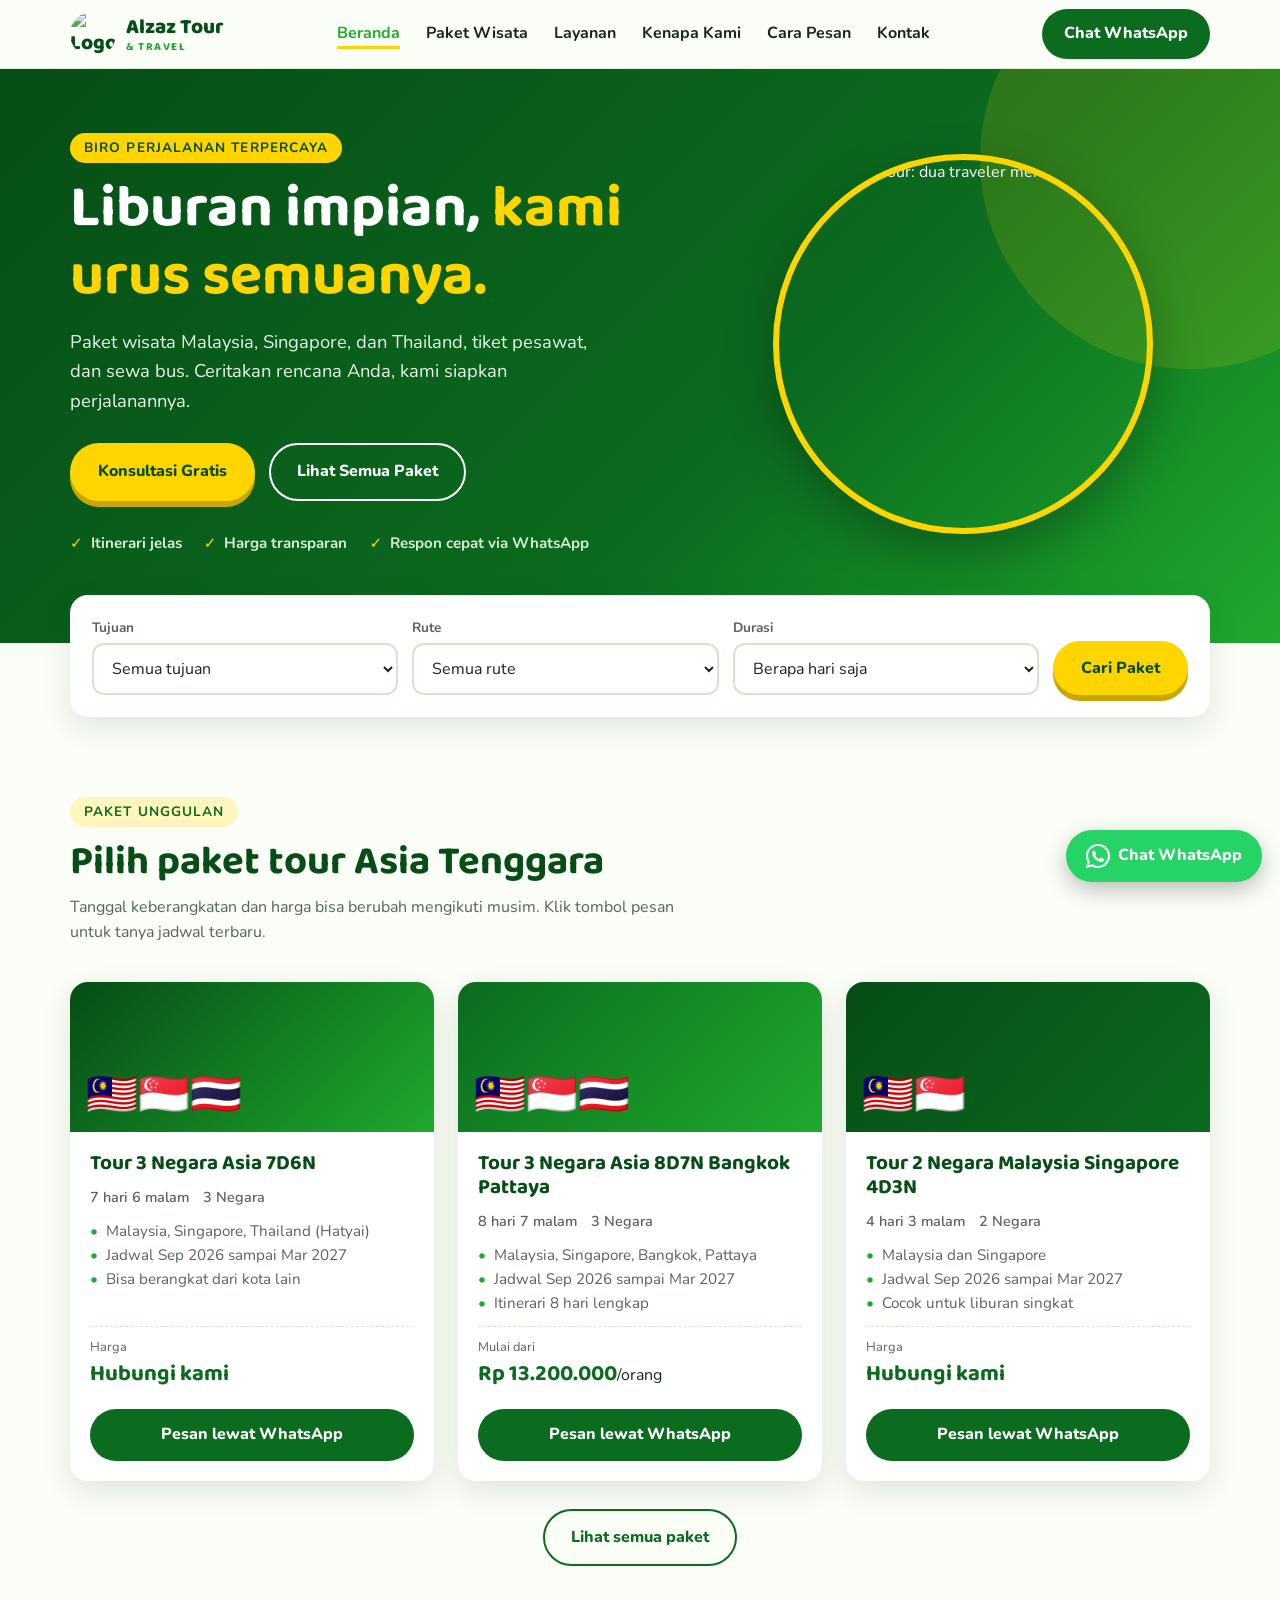
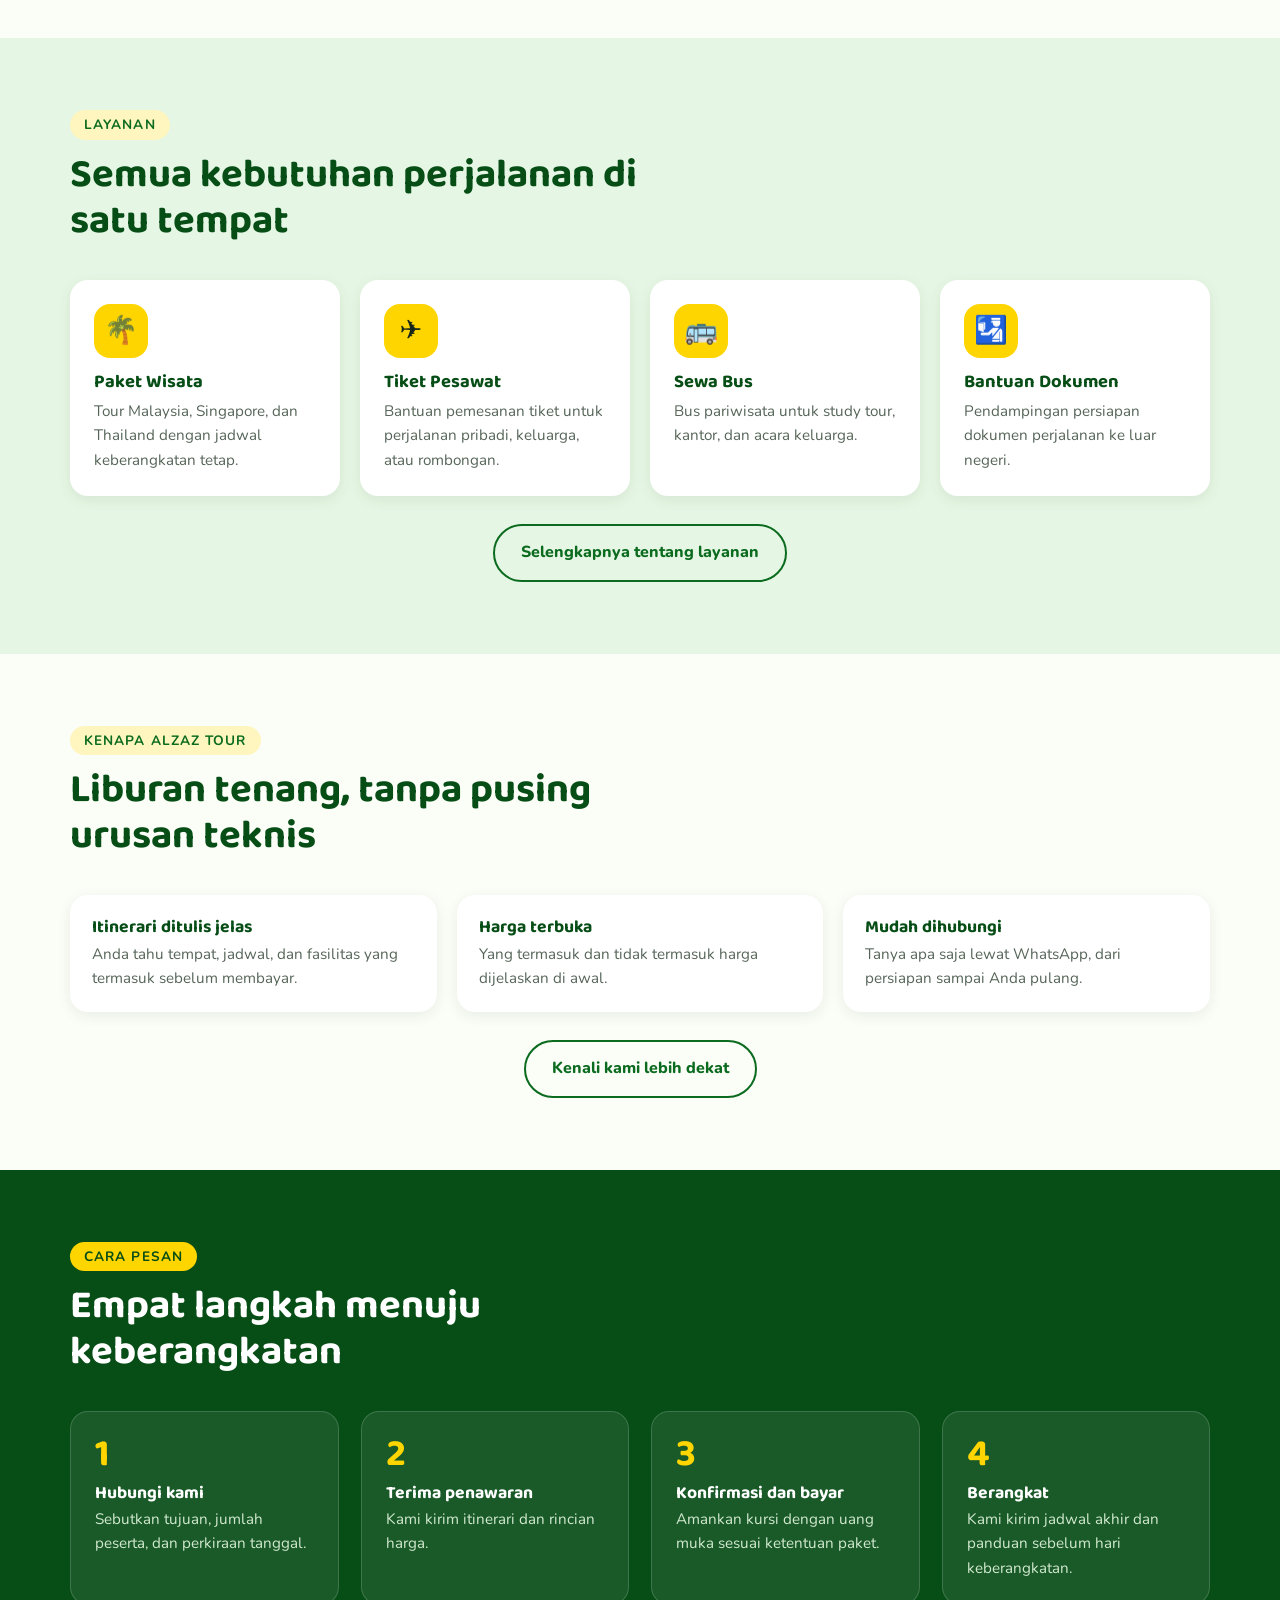
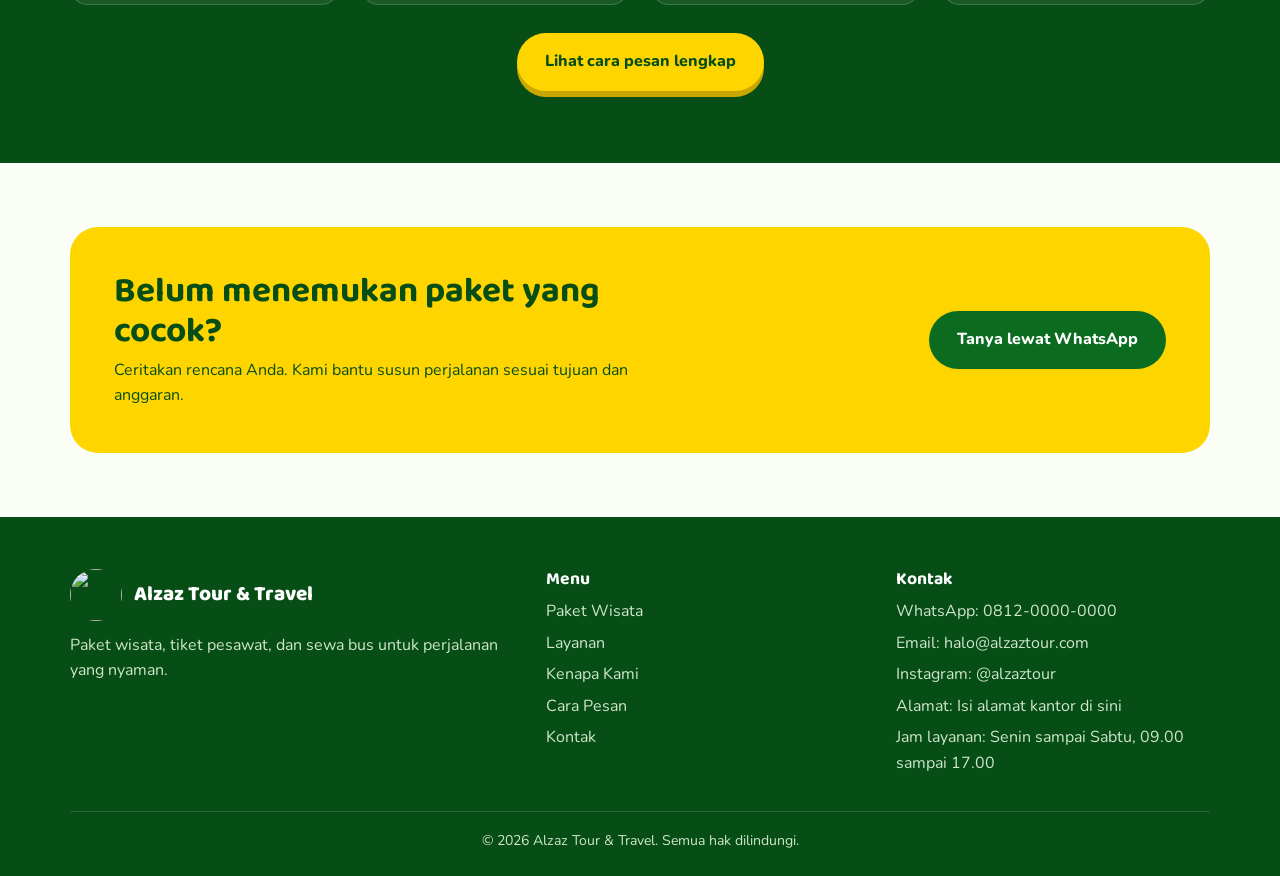
==== index.html @ 90d1c1fa "Add files via upload" ====
<!DOCTYPE html>
<html lang="id">
<head>
<meta charset="utf-8">
<meta name="viewport" content="width=device-width, initial-scale=1">
<title>Alzaz Tour &amp; Travel | Paket Wisata Malaysia, Singapore, Thailand</title>
<meta name="description" content="Alzaz Tour &amp; Travel melayani paket wisata Malaysia, Singapore, dan Thailand, tiket pesawat, dan sewa bus. Konsultasi gratis lewat WhatsApp.">
<meta property="og:title" content="Alzaz Tour &amp; Travel">
<meta property="og:description" content="Paket wisata Malaysia, Singapore, dan Thailand. Konsultasi gratis lewat WhatsApp.">
<meta property="og:image" content="logo.png">
<link rel="icon" href="logo.png">
<link rel="preconnect" href="https://fonts.googleapis.com">
<link rel="preconnect" href="https://fonts.gstatic.com" crossorigin>
<link href="https://fonts.googleapis.com/css2?family=Baloo+2:wght@600;700;800&family=Nunito:wght@400;600;700&display=swap" rel="stylesheet">
<link rel="stylesheet" href="style.css">

<!-- Pasang Meta Pixel di sini -->
<!-- Pasang Google Analytics di sini -->
</head>
<body data-page="home">

<div id="site-header"></div>

<main>
  <section class="hero">
    <div class="wrap hero-grid">
      <div>
        <span class="eyebrow" style="background:var(--yellow);color:var(--green-900)">Biro perjalanan terpercaya</span>
        <h1>Liburan impian, <span>kami urus semuanya.</span></h1>
        <p>Paket wisata Malaysia, Singapore, dan Thailand, tiket pesawat, dan sewa bus. Ceritakan rencana Anda, kami siapkan perjalanannya.</p>
        <div class="hero-actions">
          <a class="btn btn-primary" data-wa="Halo Alzaz Tour, saya ingin konsultasi gratis untuk rencana liburan." href="#">Konsultasi Gratis</a>
          <a class="btn btn-ghost" href="paket.html">Lihat Semua Paket</a>
        </div>
        <ul class="hero-points">
          <li>Itinerari jelas</li>
          <li>Harga transparan</li>
          <li>Respon cepat via WhatsApp</li>
        </ul>
      </div>
      <img class="hero-logo" src="logo.png" alt="Logo Alzaz Tour: dua traveler membawa koper" width="380" height="380">
    </div>
  </section>

  <section class="finder" aria-label="Cari paket">
    <div class="wrap">
      <form class="finder-box" id="finder" action="paket.html" method="get">
        <div class="field">
          <label for="fDest">Tujuan</label>
          <select id="fDest" name="dest"><option value="all">Semua tujuan</option></select>
        </div>
        <div class="field">
          <label for="fType">Rute</label>
          <select id="fType" name="type">
            <option value="all">Semua rute</option>
            <option value="3 Negara">3 Negara</option>
            <option value="2 Negara">2 Negara</option>
            <option value="Thailand">Thailand</option>
          </select>
        </div>
        <div class="field">
          <label for="fDur">Durasi</label>
          <select id="fDur" name="dur">
            <option value="all">Berapa hari saja</option>
            <option value="short">Sampai 4 hari</option>
            <option value="long">5 hari atau lebih</option>
          </select>
        </div>
        <button class="btn btn-primary" type="submit">Cari Paket</button>
      </form>
    </div>
  </section>

  <section class="packages">
    <div class="wrap">
      <div class="section-head">
        <span class="eyebrow">Paket unggulan</span>
        <h2>Pilih paket tour Asia Tenggara</h2>
        <p>Tanggal keberangkatan dan harga bisa berubah mengikuti musim. Klik tombol pesan untuk tanya jadwal terbaru.</p>
      </div>
      <div class="grid" id="pkgGrid"></div>
      <div class="more"><a class="btn btn-outline" href="paket.html">Lihat semua paket</a></div>
    </div>
  </section>

  <section class="services">
    <div class="wrap">
      <div class="section-head">
        <span class="eyebrow">Layanan</span>
        <h2>Semua kebutuhan perjalanan di satu tempat</h2>
      </div>
      <div class="grid" style="grid-template-columns:repeat(auto-fit,minmax(220px,1fr))">
        <article class="service"><div class="ico" aria-hidden="true">🌴</div><h3>Paket Wisata</h3><p>Tour Malaysia, Singapore, dan Thailand dengan jadwal keberangkatan tetap.</p></article>
        <article class="service"><div class="ico" aria-hidden="true">✈️</div><h3>Tiket Pesawat</h3><p>Bantuan pemesanan tiket untuk perjalanan pribadi, keluarga, atau rombongan.</p></article>
        <article class="service"><div class="ico" aria-hidden="true">🚌</div><h3>Sewa Bus</h3><p>Bus pariwisata untuk study tour, kantor, dan acara keluarga.</p></article>
        <article class="service"><div class="ico" aria-hidden="true">🛂</div><h3>Bantuan Dokumen</h3><p>Pendampingan persiapan dokumen perjalanan ke luar negeri.</p></article>
      </div>
      <div class="more"><a class="btn btn-outline" href="layanan.html">Selengkapnya tentang layanan</a></div>
    </div>
  </section>

  <section>
    <div class="wrap">
      <div class="section-head">
        <span class="eyebrow">Kenapa Alzaz Tour</span>
        <h2>Liburan tenang, tanpa pusing urusan teknis</h2>
      </div>
      <div class="teaser-grid">
        <div class="mini"><h3>Itinerari ditulis jelas</h3><p>Anda tahu tempat, jadwal, dan fasilitas yang termasuk sebelum membayar.</p></div>
        <div class="mini"><h3>Harga terbuka</h3><p>Yang termasuk dan tidak termasuk harga dijelaskan di awal.</p></div>
        <div class="mini"><h3>Mudah dihubungi</h3><p>Tanya apa saja lewat WhatsApp, dari persiapan sampai Anda pulang.</p></div>
      </div>
      <div class="more"><a class="btn btn-outline" href="kenapa-kami.html">Kenali kami lebih dekat</a></div>
    </div>
  </section>

  <section class="steps">
    <div class="wrap">
      <div class="section-head">
        <span class="eyebrow">Cara pesan</span>
        <h2>Empat langkah menuju keberangkatan</h2>
      </div>
      <div class="step-grid">
        <div class="step"><b>1</b><h3>Hubungi kami</h3><p>Sebutkan tujuan, jumlah peserta, dan perkiraan tanggal.</p></div>
        <div class="step"><b>2</b><h3>Terima penawaran</h3><p>Kami kirim itinerari dan rincian harga.</p></div>
        <div class="step"><b>3</b><h3>Konfirmasi dan bayar</h3><p>Amankan kursi dengan uang muka sesuai ketentuan paket.</p></div>
        <div class="step"><b>4</b><h3>Berangkat</h3><p>Kami kirim jadwal akhir dan panduan sebelum hari keberangkatan.</p></div>
      </div>
      <div class="more"><a class="btn btn-primary" href="cara-pesan.html">Lihat cara pesan lengkap</a></div>
    </div>
  </section>

  <section class="cta">
    <div class="wrap">
      <div class="cta-box">
        <div>
          <h2>Belum menemukan paket yang cocok?</h2>
          <p>Ceritakan rencana Anda. Kami bantu susun perjalanan sesuai tujuan dan anggaran.</p>
        </div>
        <a class="btn btn-wa" data-wa="Halo Alzaz Tour, saya ingin dibuatkan paket perjalanan khusus." href="#">Tanya lewat WhatsApp</a>
      </div>
    </div>
  </section>
</main>

<div id="site-footer"></div>

<script src="site.js"></script>
<script>
  // Isi pilihan tujuan dan tampilkan 3 paket unggulan di beranda
  document.addEventListener("DOMContentLoaded", () => {
    const fDest = document.getElementById("fDest");
    [...new Set(PACKAGES.map(p => p.dest))].forEach(d => {
      const o = document.createElement("option"); o.value = d; o.textContent = d; fDest.appendChild(o);
    });
    document.getElementById("pkgGrid").innerHTML = PACKAGES.slice(0, 3).map(packageCard).join("");
  });
</script>
</body>
</html>
---- style.css ----
:root{
    --green-900:#064d16;
    --green-700:#0b6b1f;
    --green-500:#1faa2e;
    --green-100:#e6f6e4;
    --yellow:#ffd500;
    --yellow-soft:#fff6bf;
    --ink:#16261a;
    --muted:#566558;
    --paper:#fbfdf7;
    --white:#ffffff;
    --radius:18px;
    --shadow:0 10px 30px rgba(6,77,22,.12);
  }
  *{box-sizing:border-box;margin:0;padding:0}
  html{scroll-behavior:smooth}
  body{font-family:'Nunito',system-ui,sans-serif;color:var(--ink);background:var(--paper);line-height:1.6;-webkit-font-smoothing:antialiased}
  img{max-width:100%;display:block}
  a{color:inherit;text-decoration:none}
  h1,h2,h3{font-family:'Baloo 2','Nunito',sans-serif;line-height:1.15;color:var(--green-900)}
  .wrap{width:min(1140px,100% - 32px);margin-inline:auto}
  section{padding:72px 0}
  .eyebrow{display:inline-block;font-weight:700;font-size:.85rem;letter-spacing:.08em;text-transform:uppercase;color:var(--green-700);background:var(--yellow-soft);padding:4px 14px;border-radius:999px;margin-bottom:12px}
  .section-head{max-width:640px;margin-bottom:36px}
  .section-head h2{font-size:clamp(1.8rem,4vw,2.5rem);margin-bottom:10px}
  .section-head p{color:var(--muted)}

  .btn{display:inline-flex;align-items:center;gap:10px;font-weight:800;border-radius:999px;padding:14px 26px;border:2px solid transparent;cursor:pointer;transition:transform .15s,box-shadow .15s,background .15s;font-family:inherit;font-size:1rem}
  .btn:hover{transform:translateY(-2px)}
  .btn-primary{background:var(--yellow);color:var(--green-900);box-shadow:0 6px 0 #c9a700}
  .btn-primary:hover{box-shadow:0 8px 0 #c9a700}
  .btn-wa{background:var(--green-700);color:#fff}
  .btn-wa:hover{background:var(--green-900)}
  .btn-ghost{border-color:#fff;color:#fff}
  .btn-ghost:hover{background:rgba(255,255,255,.12)}
  .btn:focus-visible,a:focus-visible,button:focus-visible{outline:3px solid var(--yellow);outline-offset:3px}

  /* Header */
  header{position:sticky;top:0;z-index:50;background:rgba(251,253,247,.94);backdrop-filter:blur(8px);border-bottom:1px solid #e1ecd9}
  .nav{display:flex;align-items:center;justify-content:space-between;height:68px}
  .brand{display:flex;align-items:center;gap:10px;font-family:'Baloo 2',sans-serif;font-weight:800;font-size:1.3rem;color:var(--green-900)}
  .brand img{width:46px;height:46px;border-radius:50%}
  .brand small{display:block;font-size:.7rem;font-weight:700;color:var(--green-500);letter-spacing:.14em;margin-top:-6px}
  nav ul{display:flex;gap:26px;list-style:none;font-weight:700}
  nav a:hover{color:var(--green-500)}
  .nav-cta{padding:10px 20px}
  .menu-toggle{display:none;background:none;border:0;font-size:1.8rem;color:var(--green-900);cursor:pointer}

  /* Hero */
  .hero{background:linear-gradient(135deg,var(--green-900),var(--green-700) 60%,var(--green-500));color:#fff;padding:64px 0 88px;position:relative;overflow:hidden}
  .hero::after{content:"";position:absolute;right:-120px;top:-120px;width:420px;height:420px;border-radius:50%;background:rgba(255,213,0,.14)}
  .hero-grid{display:grid;grid-template-columns:1.1fr .9fr;gap:40px;align-items:center;position:relative;z-index:1}
  .hero h1{color:#fff;font-size:clamp(2.2rem,5.5vw,3.7rem);margin-bottom:16px}
  .hero h1 span{color:var(--yellow)}
  .hero p{font-size:1.15rem;max-width:520px;color:#e9f7e6;margin-bottom:28px}
  .hero-actions{display:flex;flex-wrap:wrap;gap:14px}
  .hero-points{display:flex;flex-wrap:wrap;gap:10px 22px;margin-top:30px;list-style:none;font-weight:700;font-size:.95rem;color:#d7efd2}
  .hero-points li::before{content:"✓";color:var(--yellow);margin-right:8px;font-weight:800}
  .hero-logo{justify-self:center;width:min(380px,80%);border-radius:50%;box-shadow:0 20px 50px rgba(0,0,0,.28);border:6px solid var(--yellow)}

  /* Quick search */
  .finder{margin-top:-48px;position:relative;z-index:2;padding:0}
  .finder-box{background:#fff;border-radius:var(--radius);box-shadow:var(--shadow);padding:22px;display:grid;grid-template-columns:repeat(3,1fr) auto;gap:14px;align-items:end}
  .field label{display:block;font-weight:700;font-size:.85rem;color:var(--muted);margin-bottom:4px}
  .field select{width:100%;padding:12px 14px;border:2px solid #d5e5cc;border-radius:12px;font:inherit;background:#fff;color:var(--ink)}
  .field select:focus{outline:none;border-color:var(--green-500)}

  /* Packages */
  .packages{padding-top:80px}
  .grid{display:grid;grid-template-columns:repeat(3,1fr);gap:24px}
  .card{background:#fff;border-radius:var(--radius);box-shadow:var(--shadow);overflow:hidden;display:flex;flex-direction:column;transition:transform .2s}
  .card:hover{transform:translateY(-4px)}
  .card-top{height:150px;padding:16px;display:flex;align-items:flex-end;justify-content:space-between;color:#fff;position:relative}
  .card-top .tag{background:var(--yellow);color:var(--green-900);font-weight:800;font-size:.78rem;padding:3px 12px;border-radius:999px}
  .card-top .flag{font-size:2.6rem;line-height:1}
  .card-body{padding:20px;display:flex;flex-direction:column;gap:10px;flex:1}
  .card-body h3{font-size:1.3rem}
  .meta{display:flex;gap:14px;color:var(--muted);font-size:.9rem;font-weight:600}
  .card-body ul{list-style:none;color:var(--muted);font-size:.95rem}
  .card-body li::before{content:"•";color:var(--green-500);font-weight:800;margin-right:8px}
  .price{margin-top:auto;padding-top:10px;border-top:1px dashed #d5e5cc}
  .price small{display:block;color:var(--muted);font-size:.8rem}
  .price strong{font-family:'Baloo 2',sans-serif;font-size:1.4rem;color:var(--green-700)}
  .card .btn{justify-content:center;margin-top:6px;padding:11px 20px}
  .empty{display:none;text-align:center;color:var(--muted);padding:30px}
  .note{margin-top:24px;font-size:.9rem;color:var(--muted)}

  /* Services */
  .services{background:var(--green-100)}
  .services .grid{grid-template-columns:repeat(4,1fr);gap:20px}
  .service{background:#fff;border-radius:var(--radius);padding:24px;box-shadow:0 4px 14px rgba(6,77,22,.08)}
  .service .ico{width:54px;height:54px;border-radius:16px;background:var(--yellow);display:grid;place-items:center;font-size:1.7rem;margin-bottom:14px}
  .service h3{font-size:1.15rem;margin-bottom:6px}
  .service p{color:var(--muted);font-size:.95rem}

  /* Why */
  .why-grid{display:grid;grid-template-columns:1fr 1fr;gap:48px;align-items:center}
  .why-list{display:grid;gap:18px;list-style:none}
  .why-list li{display:flex;gap:16px}
  .why-list .num{flex:none;width:44px;height:44px;border-radius:50%;background:var(--green-700);color:var(--yellow);font-family:'Baloo 2',sans-serif;font-weight:800;display:grid;place-items:center;font-size:1.1rem}
  .why-list h3{font-size:1.1rem;margin-bottom:2px}
  .why-list p{color:var(--muted);font-size:.95rem}
  .why-visual{background:linear-gradient(160deg,var(--yellow-soft),#fff);border:2px dashed #e6d56b;border-radius:var(--radius);padding:34px;text-align:center}
  .why-visual img{width:200px;margin:0 auto 14px;border-radius:50%}
  .why-visual p{font-weight:700;color:var(--green-900)}

  /* Steps */
  .steps{background:var(--green-900);color:#fff}
  .steps h2,.steps .section-head p{color:#fff}
  .steps .section-head p{opacity:.85}
  .steps .eyebrow{background:var(--yellow);color:var(--green-900)}
  .step-grid{display:grid;grid-template-columns:repeat(4,1fr);gap:22px}
  .step{background:rgba(255,255,255,.08);border:1px solid rgba(255,255,255,.16);border-radius:var(--radius);padding:24px}
  .step b{display:block;font-family:'Baloo 2',sans-serif;font-size:2.4rem;color:var(--yellow);line-height:1}
  .step h3{color:#fff;font-size:1.1rem;margin:8px 0 4px}
  .step p{color:#d3ead0;font-size:.95rem}

  /* CTA */
  .cta{padding:64px 0}
  .cta-box{background:var(--yellow);border-radius:28px;padding:44px;display:flex;flex-wrap:wrap;gap:24px;align-items:center;justify-content:space-between}
  .cta-box h2{font-size:clamp(1.6rem,3.5vw,2.2rem);max-width:560px}
  .cta-box p{color:var(--green-900);max-width:520px;margin-top:6px}

  /* Footer */
  footer{background:var(--green-900);color:#cfe6cb;padding:52px 0 24px}
  .foot-grid{display:grid;grid-template-columns:1.4fr 1fr 1fr;gap:36px}
  footer h3{color:#fff;font-size:1.1rem;margin-bottom:10px}
  footer ul{list-style:none;display:grid;gap:6px}
  footer a:hover{color:var(--yellow)}
  .foot-brand{display:flex;align-items:center;gap:12px;margin-bottom:12px;color:#fff;font-family:'Baloo 2',sans-serif;font-weight:800;font-size:1.3rem}
  .foot-brand img{width:52px;height:52px;border-radius:50%}
  .copy{border-top:1px solid rgba(255,255,255,.14);margin-top:34px;padding-top:18px;font-size:.88rem;text-align:center}

  /* Floating WhatsApp */
  .wa-float{position:fixed;right:18px;bottom:18px;z-index:60;background:#25d366;color:#fff;border-radius:999px;padding:13px 20px;font-weight:800;display:flex;align-items:center;gap:8px;box-shadow:0 8px 22px rgba(0,0,0,.25)}
  .wa-float:hover{background:#1ebe5a}

  @media (max-width:960px){
    .grid,.services .grid{grid-template-columns:repeat(2,1fr)}
    .step-grid{grid-template-columns:repeat(2,1fr)}
    .why-grid,.hero-grid{grid-template-columns:1fr}
    .hero-logo{order:-1;width:200px}
    .finder-box{grid-template-columns:1fr 1fr}
    .foot-grid{grid-template-columns:1fr 1fr}
  }
  @media (max-width:640px){
    section{padding:52px 0}
    .menu-toggle{display:block}
    nav{position:absolute;left:0;right:0;top:68px;background:var(--paper);border-bottom:1px solid #e1ecd9;display:none;padding:12px 16px 20px}
    nav.open{display:block}
    nav ul{flex-direction:column;gap:14px}
    .nav-cta{display:none}
    .grid,.services .grid,.step-grid,.finder-box,.foot-grid{grid-template-columns:1fr}
    .cta-box{padding:30px 24px}
    .wa-float span{display:none}
    .wa-float{padding:15px}
  }
  @media (prefers-reduced-motion:reduce){*{transition:none!important;scroll-behavior:auto!important}}

  /* ===== Multi-halaman ===== */
  nav a.active{color:var(--green-500);border-bottom:3px solid var(--yellow);padding-bottom:2px}
  .page-hero{background:linear-gradient(135deg,var(--green-900),var(--green-700));color:#fff;padding:54px 0}
  .page-hero h1{color:#fff;font-size:clamp(2rem,4.5vw,3rem);margin-bottom:8px}
  .page-hero p{color:#e0f3dc;max-width:620px}
  .crumbs{font-size:.9rem;margin-bottom:10px;color:#cfe9ca}
  .crumbs a:hover{color:var(--yellow)}
  .more{margin-top:28px;text-align:center}
  .btn-outline{border-color:var(--green-700);color:var(--green-700);background:transparent}
  .btn-outline:hover{background:var(--green-700);color:#fff}
  .teaser-grid{display:grid;grid-template-columns:repeat(3,1fr);gap:20px}
  .mini{background:#fff;border-radius:var(--radius);padding:22px;box-shadow:0 4px 14px rgba(6,77,22,.08)}
  .mini h3{font-size:1.1rem;margin-bottom:4px}
  .mini p{color:var(--muted);font-size:.95rem}
  @media (max-width:960px){.teaser-grid{grid-template-columns:1fr 1fr}}
  @media (max-width:640px){.teaser-grid{grid-template-columns:1fr}}

  .card-top.has-img{height:auto;aspect-ratio:1614/975;background-color:var(--green-100)}
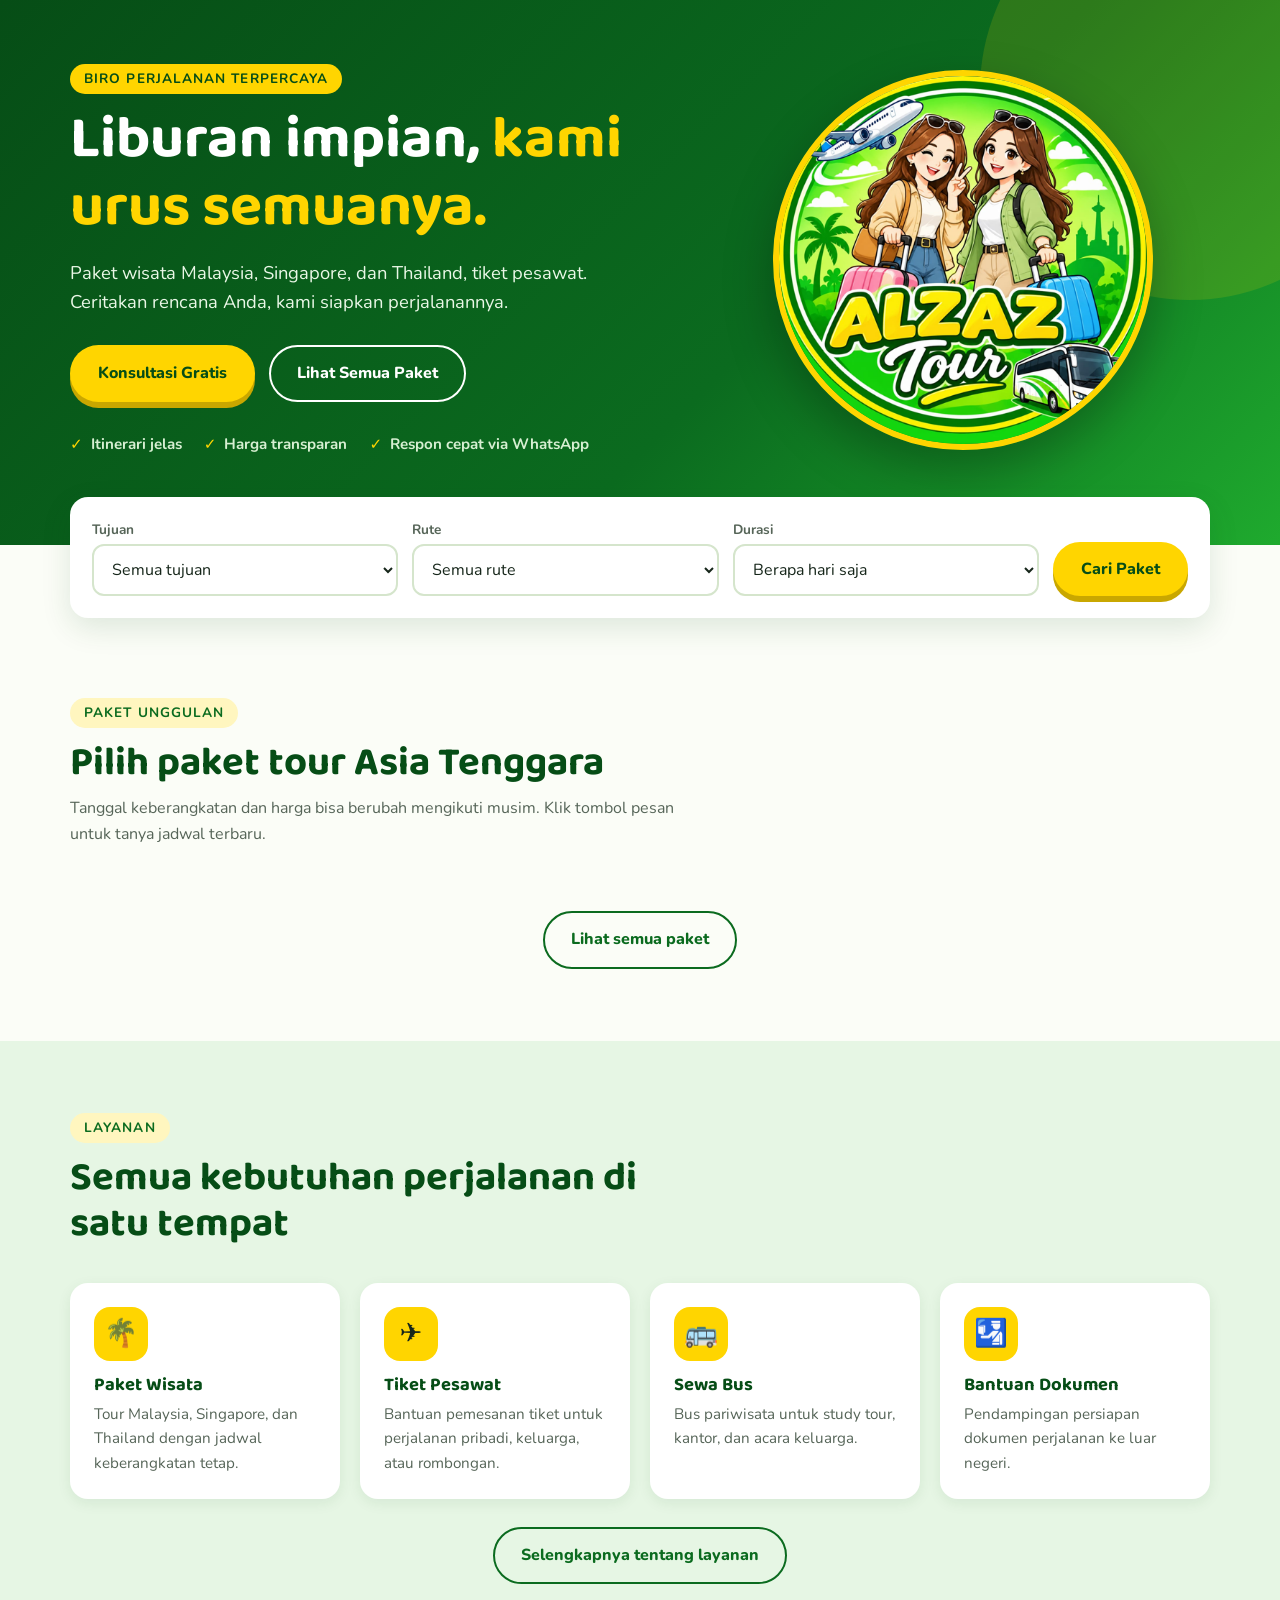
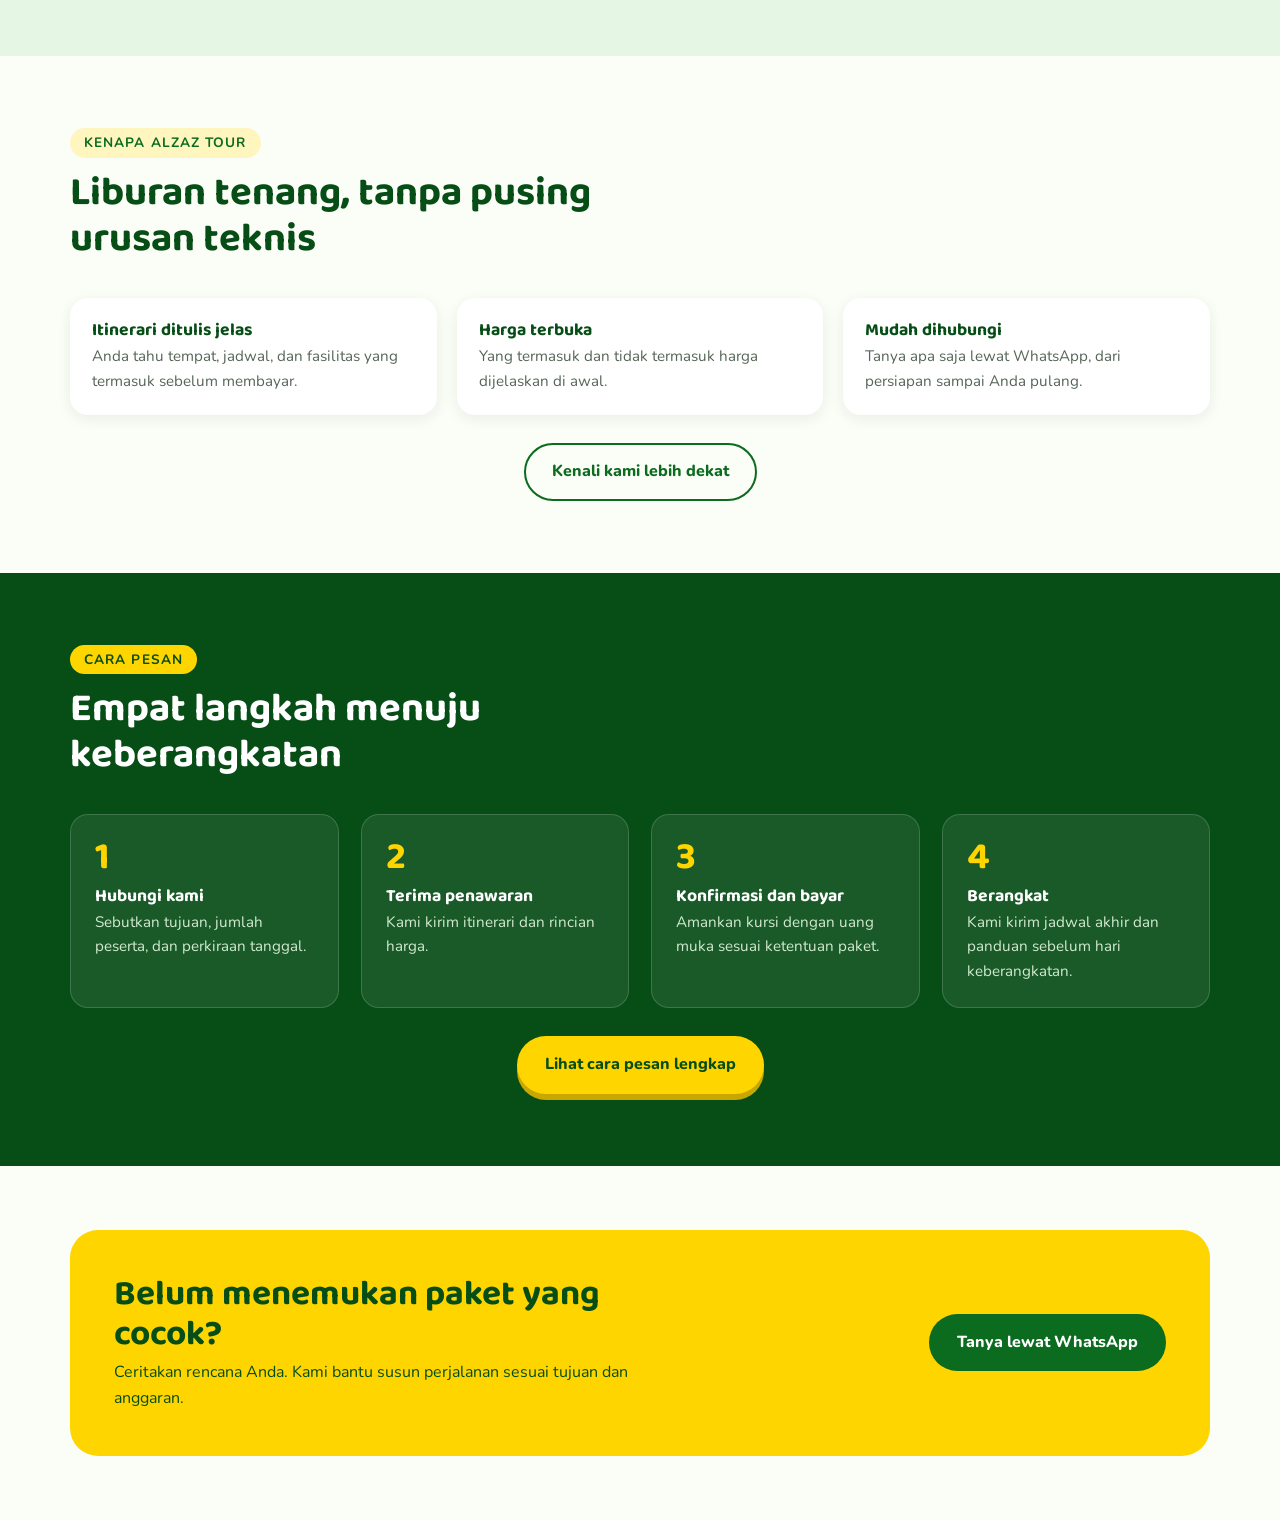
==== commit fe8b7db8: "Update travel package description in index.html Removed mention of bus rental from the travel packag" ====
--- a/index.html
+++ b/index.html
@@ -27,7 +27,7 @@
       <div>
         <span class="eyebrow" style="background:var(--yellow);color:var(--green-900)">Biro perjalanan terpercaya</span>
         <h1>Liburan impian, <span>kami urus semuanya.</span></h1>
-        <p>Paket wisata Malaysia, Singapore, dan Thailand, tiket pesawat, dan sewa bus. Ceritakan rencana Anda, kami siapkan perjalanannya.</p>
+        <p>Paket wisata Malaysia, Singapore, dan Thailand, tiket pesawat. Ceritakan rencana Anda, kami siapkan perjalanannya.</p>
         <div class="hero-actions">
           <a class="btn btn-primary" data-wa="Halo Alzaz Tour, saya ingin konsultasi gratis untuk rencana liburan." href="#">Konsultasi Gratis</a>
           <a class="btn btn-ghost" href="paket.html">Lihat Semua Paket</a>
--- a/style.css
+++ b/style.css
@@ -175,3 +175,6 @@
   @media (max-width:640px){.teaser-grid{grid-template-columns:1fr}}
 
   .card-top.has-img{height:auto;aspect-ratio:1614/975;background-color:var(--green-100)}
+
+  .flag{display:flex;gap:8px;align-items:center}
+  .flag img{width:44px;height:30px;object-fit:cover;border-radius:5px;box-shadow:0 2px 6px rgba(0,0,0,.35);background:#fff}
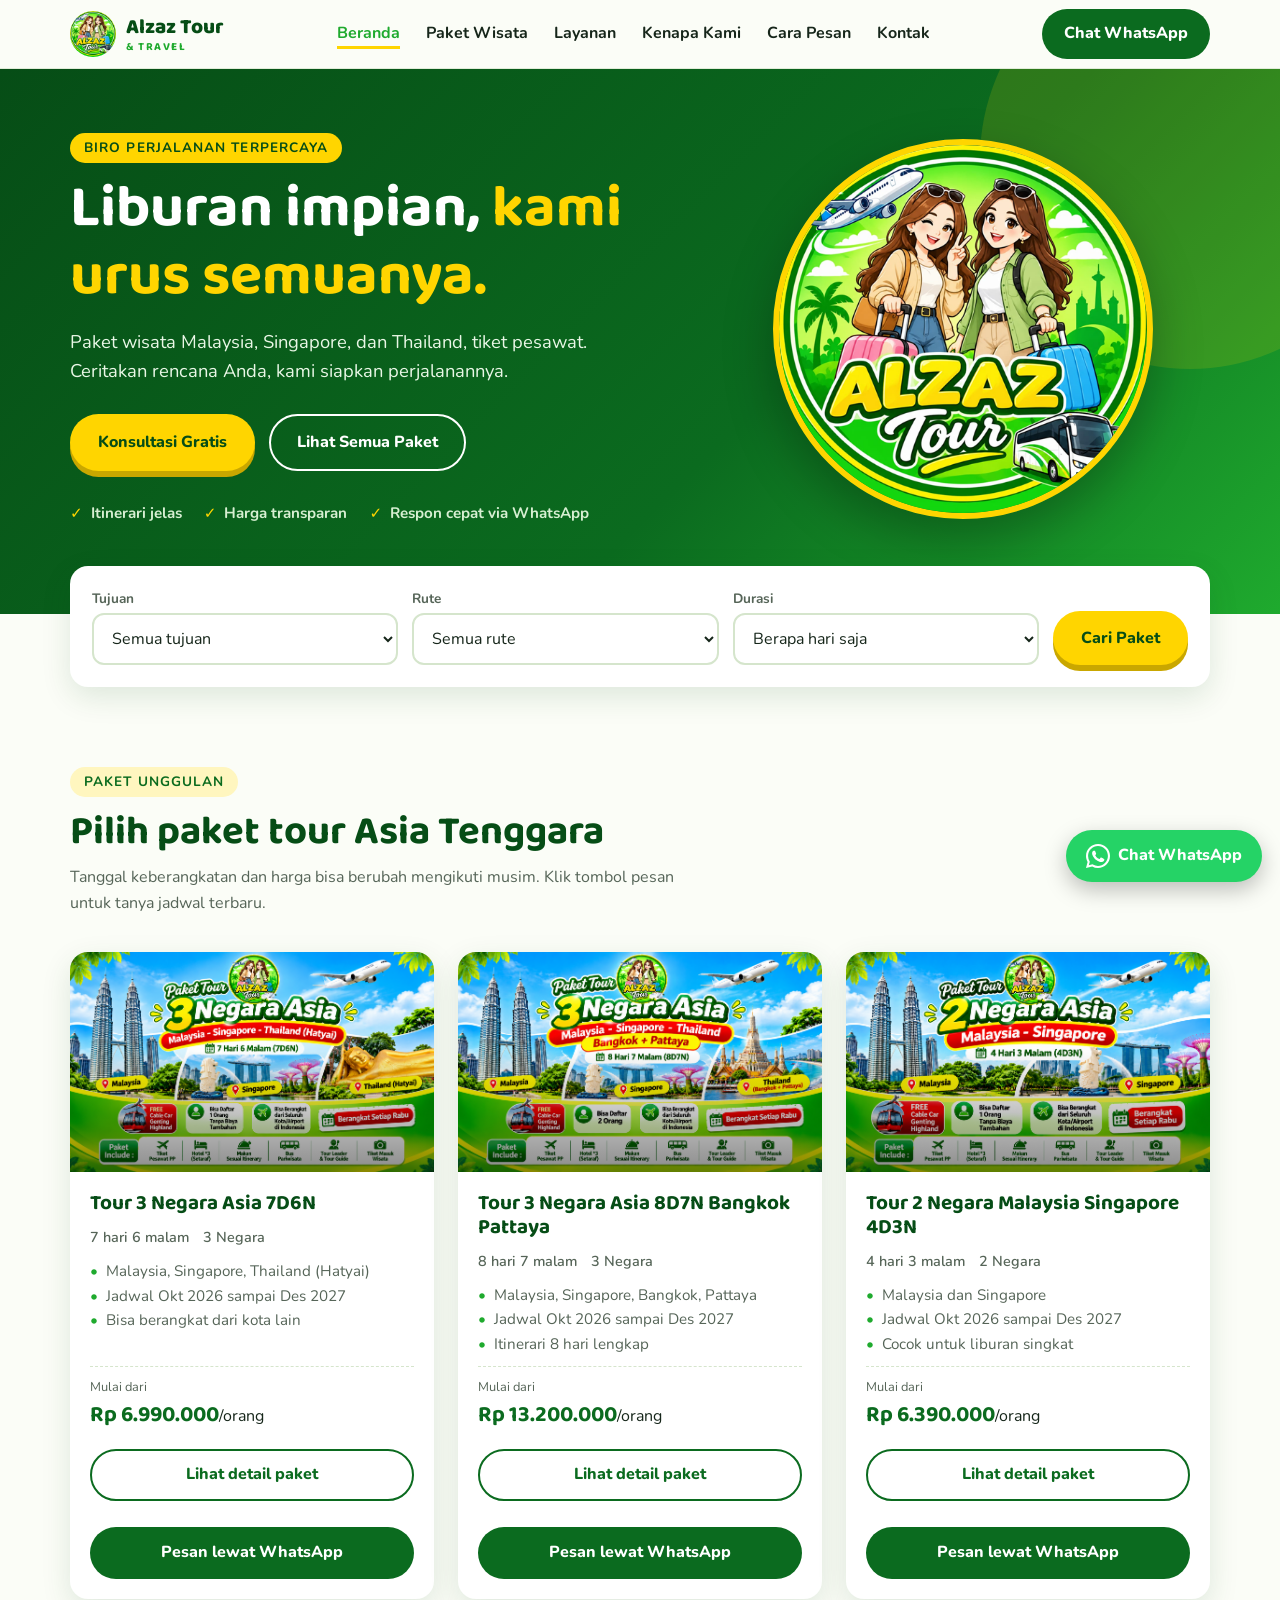
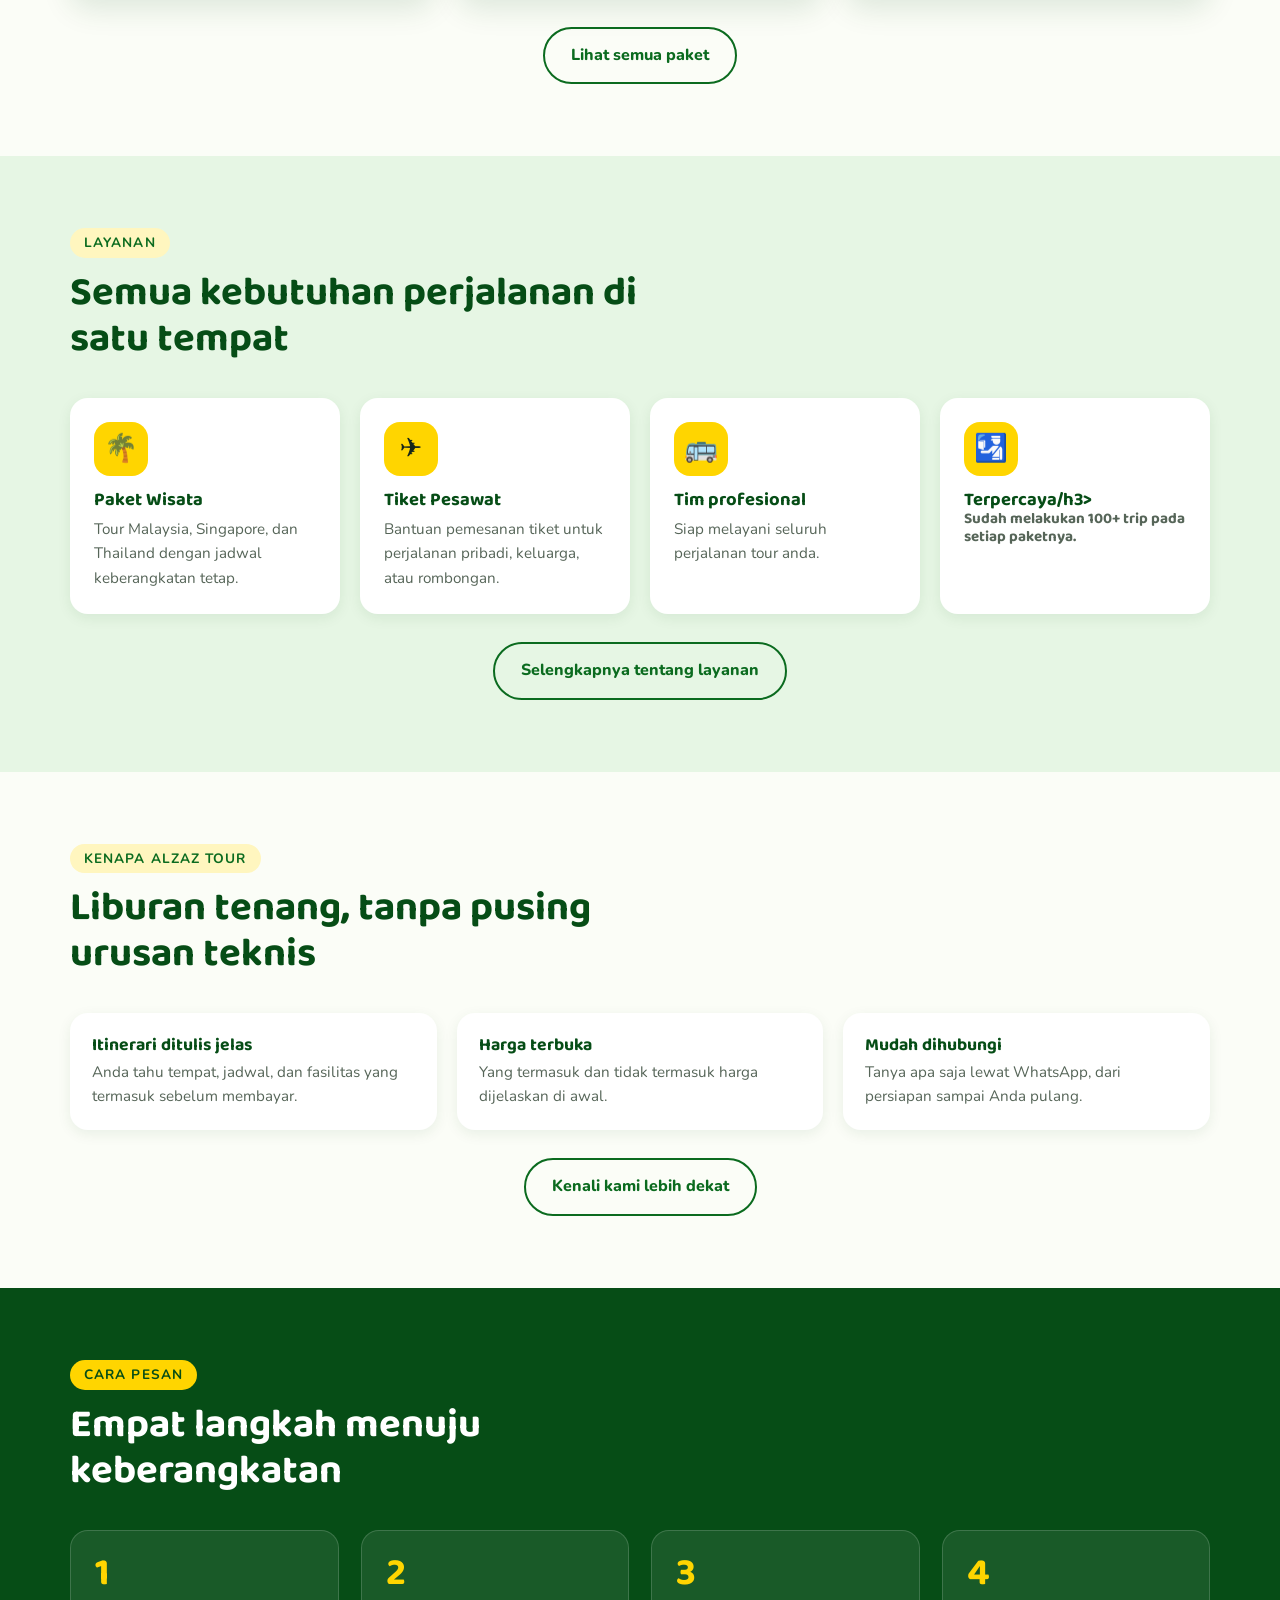
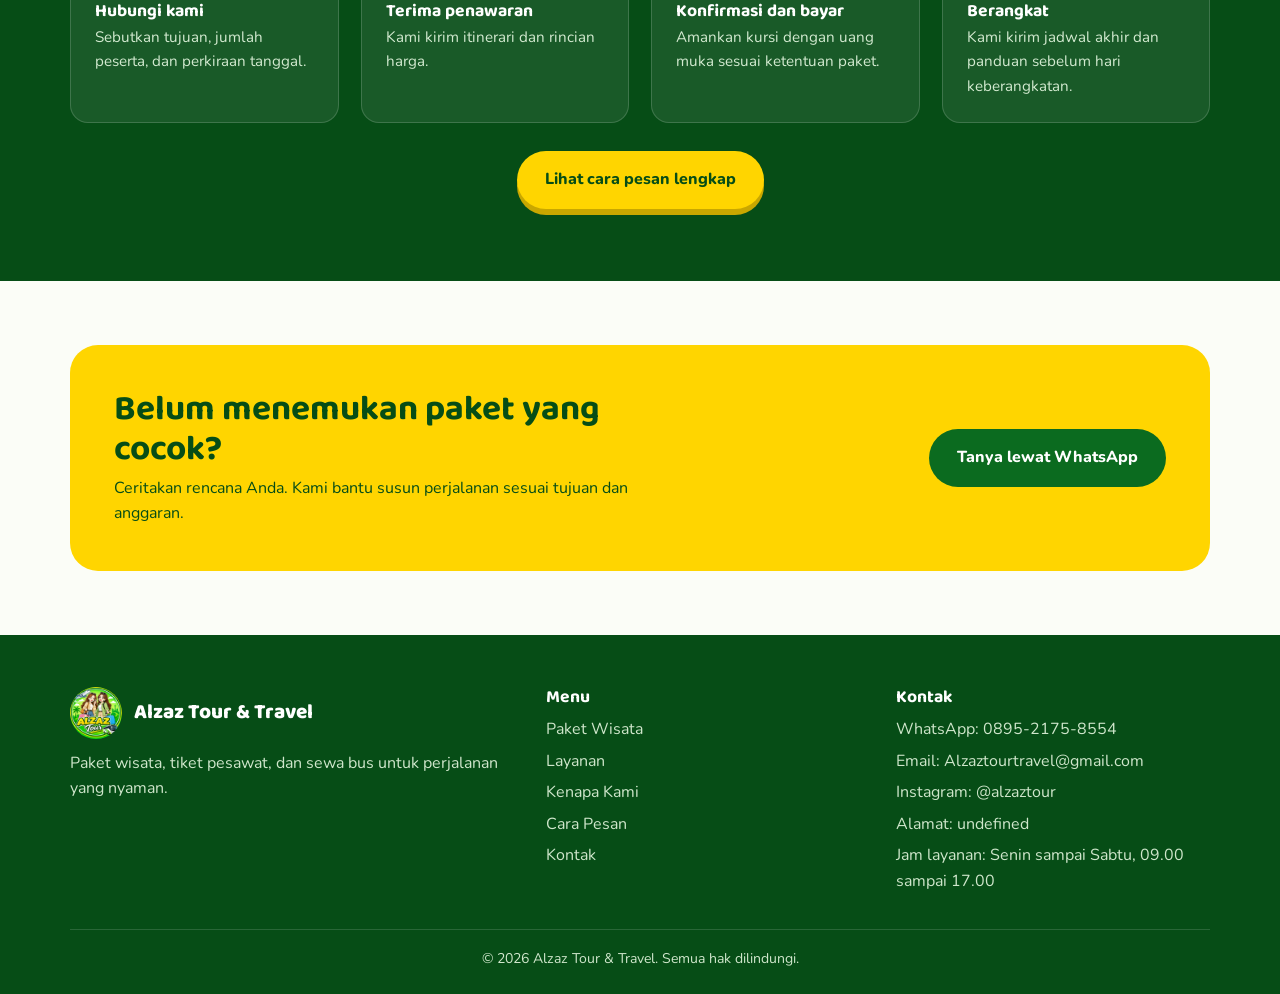
==== commit 9b4a4a6a: "Update index.html" ====
--- a/index.html
+++ b/index.html
@@ -92,8 +92,8 @@
       <div class="grid" style="grid-template-columns:repeat(auto-fit,minmax(220px,1fr))">
         <article class="service"><div class="ico" aria-hidden="true">🌴</div><h3>Paket Wisata</h3><p>Tour Malaysia, Singapore, dan Thailand dengan jadwal keberangkatan tetap.</p></article>
         <article class="service"><div class="ico" aria-hidden="true">✈️</div><h3>Tiket Pesawat</h3><p>Bantuan pemesanan tiket untuk perjalanan pribadi, keluarga, atau rombongan.</p></article>
-        <article class="service"><div class="ico" aria-hidden="true">🚌</div><h3>Sewa Bus</h3><p>Bus pariwisata untuk study tour, kantor, dan acara keluarga.</p></article>
-        <article class="service"><div class="ico" aria-hidden="true">🛂</div><h3>Bantuan Dokumen</h3><p>Pendampingan persiapan dokumen perjalanan ke luar negeri.</p></article>
+        <article class="service"><div class="ico" aria-hidden="true">🚌</div><h3>Tim profesional</h3><p>Siap melayani seluruh perjalanan tour anda.</p></article>
+        <article class="service"><div class="ico" aria-hidden="true">🛂</div><h3>Terpercaya/h3><p>Sudah melakukan 100+ trip pada setiap paketnya.</p></article>
       </div>
       <div class="more"><a class="btn btn-outline" href="layanan.html">Selengkapnya tentang layanan</a></div>
     </div>
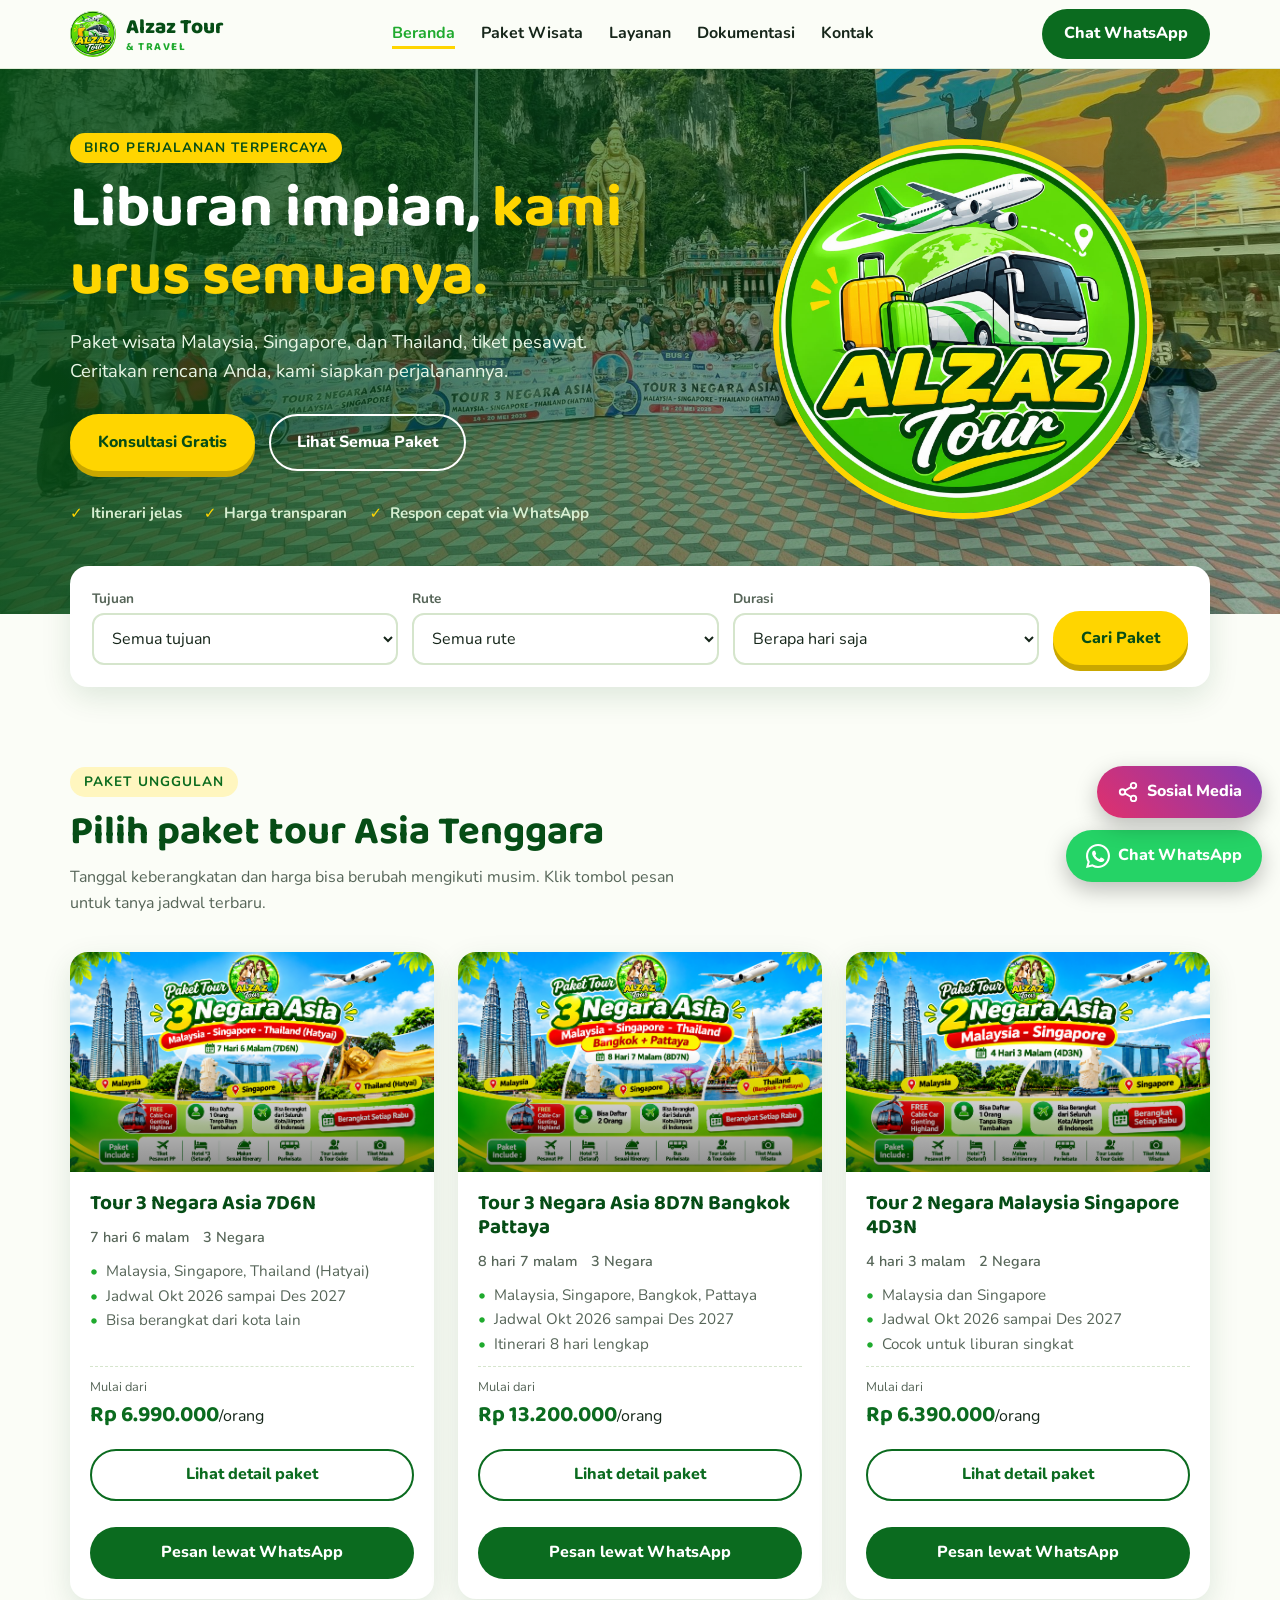
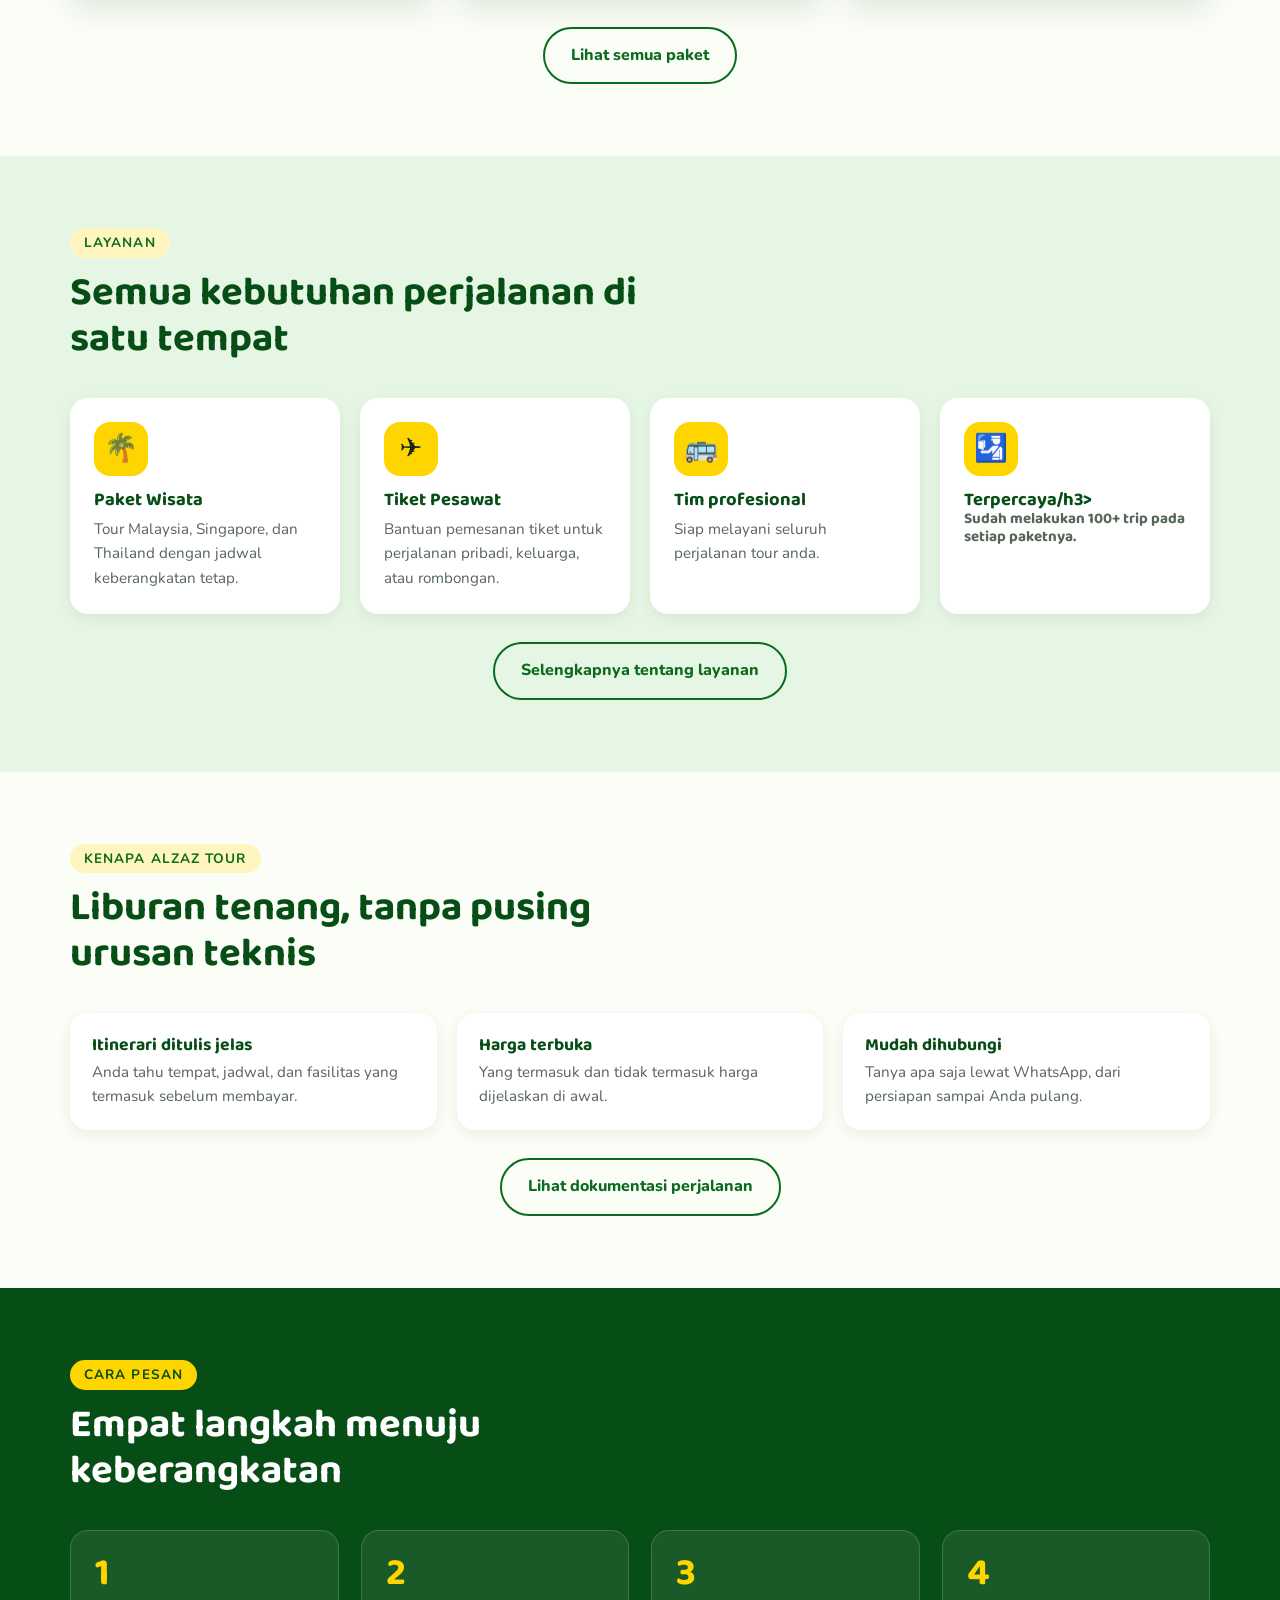
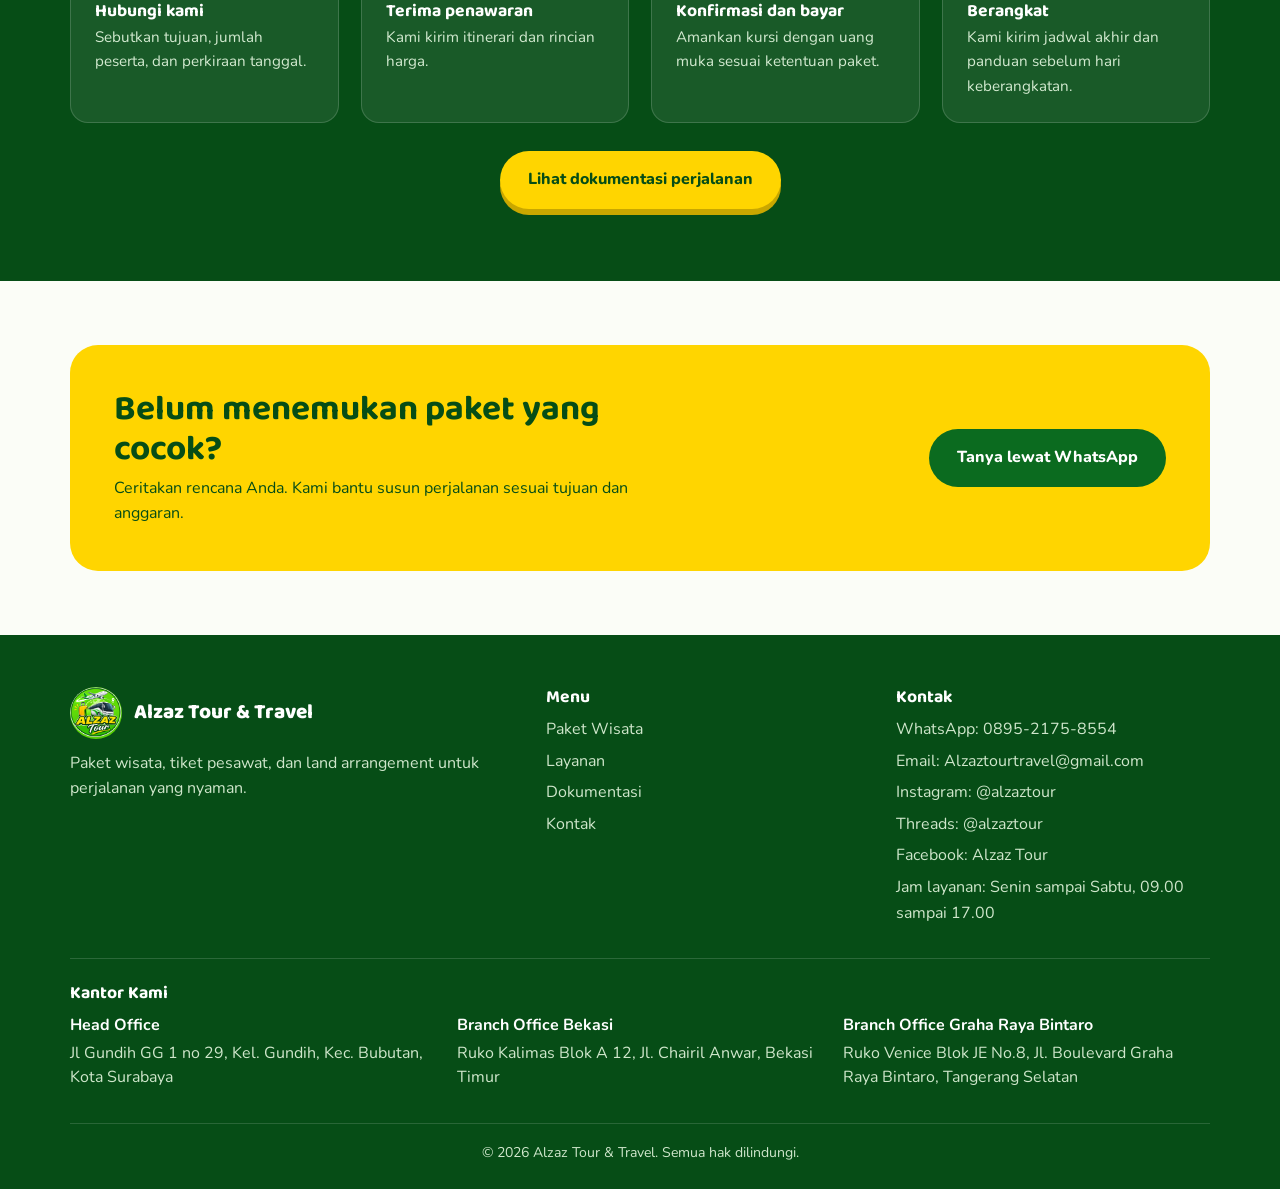
==== commit 20d15220: "Update index.html" ====
--- a/index.html
+++ b/index.html
@@ -14,7 +14,23 @@
 <link href="https://fonts.googleapis.com/css2?family=Baloo+2:wght@600;700;800&family=Nunito:wght@400;600;700&display=swap" rel="stylesheet">
 <link rel="stylesheet" href="style.css">
 
-<!-- Pasang Meta Pixel di sini -->
+<!-- Meta Pixel Code -->
+<script>
+!function(f,b,e,v,n,t,s)
+{if(f.fbq)return;n=f.fbq=function(){n.callMethod?
+n.callMethod.apply(n,arguments):n.queue.push(arguments)};
+if(!f._fbq)f._fbq=n;n.push=n;n.loaded=!0;n.version='2.0';
+n.queue=[];t=b.createElement(e);t.async=!0;
+t.src=v;s=b.getElementsByTagName(e)[0];
+s.parentNode.insertBefore(t,s)}(window, document,'script',
+'https://connect.facebook.net/en_US/fbevents.js');
+fbq('init', '1154982377028701');
+fbq('track', 'PageView');
+</script>
+<noscript><img height="1" width="1" style="display:none"
+src="https://www.facebook.com/tr?id=1154982377028701&ev=PageView&noscript=1"
+/></noscript>
+<!-- End Meta Pixel Code -->
 <!-- Pasang Google Analytics di sini -->
 </head>
 <body data-page="home">
